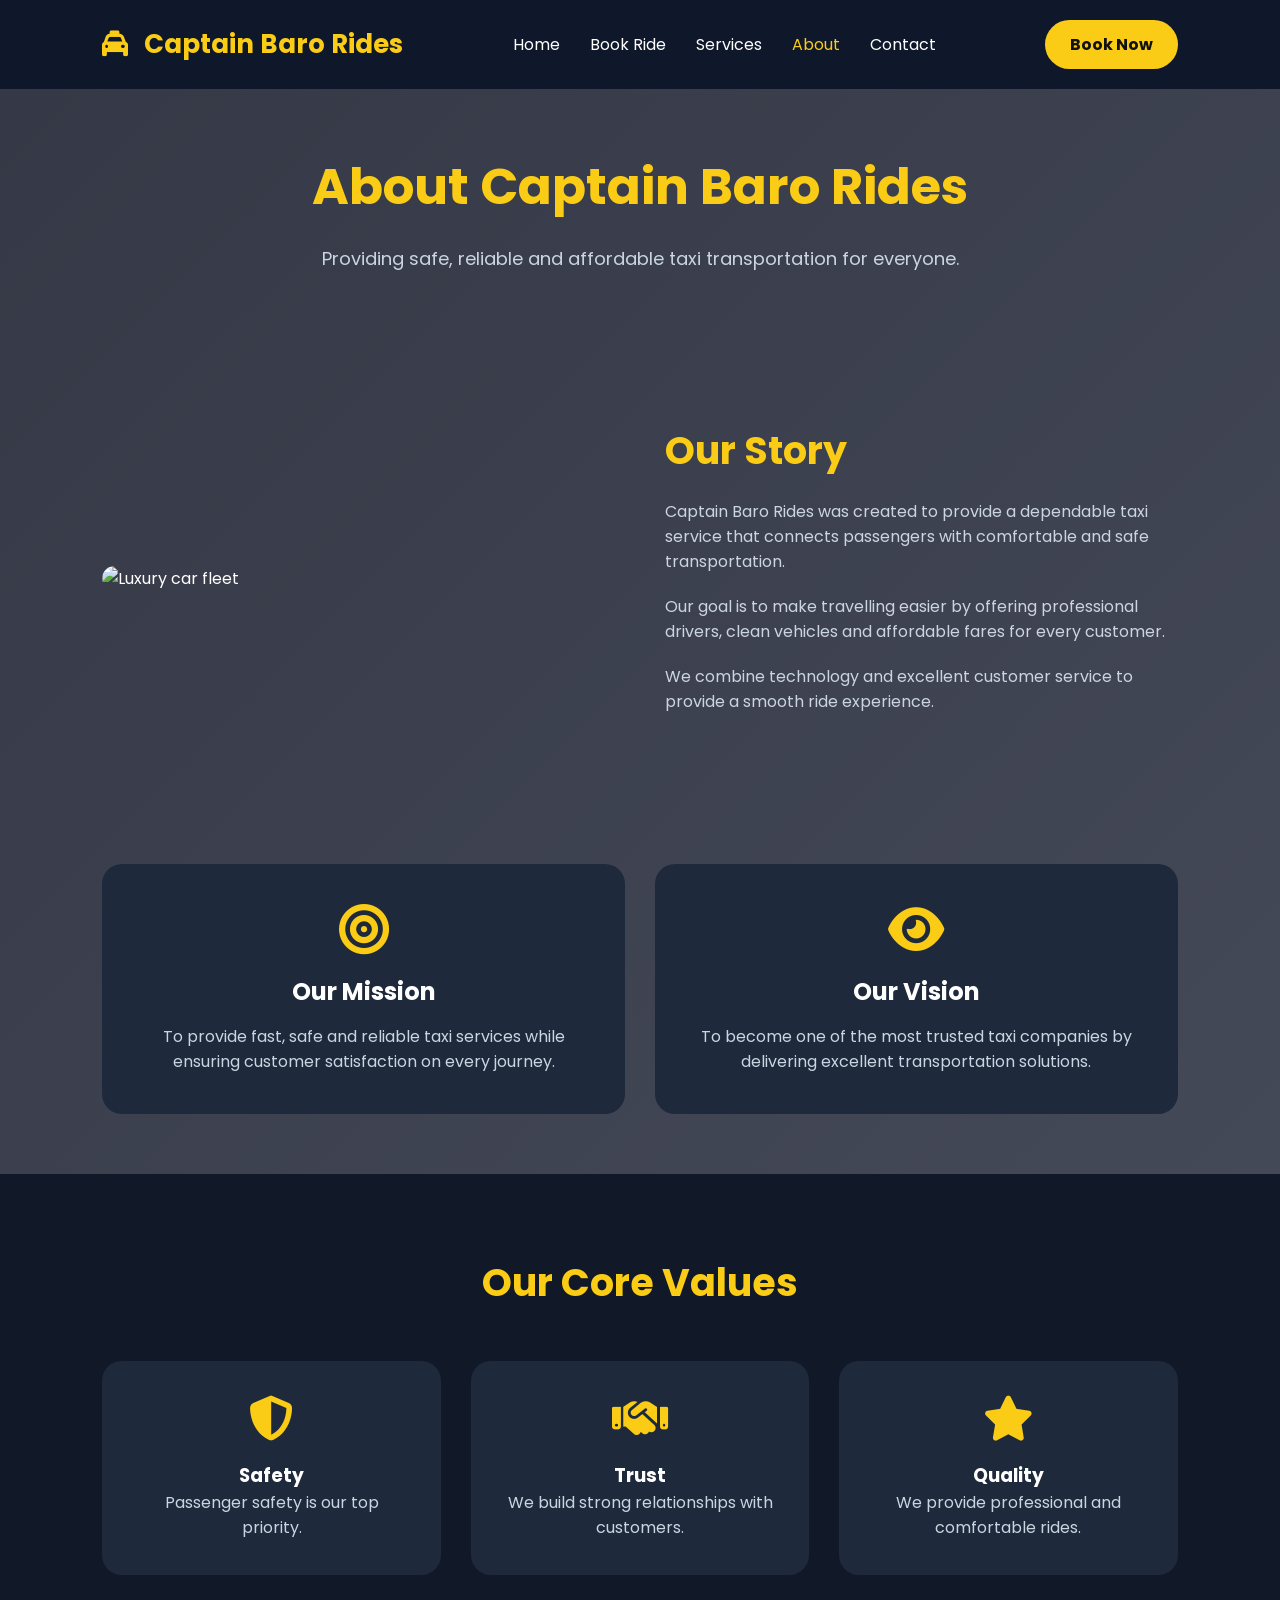
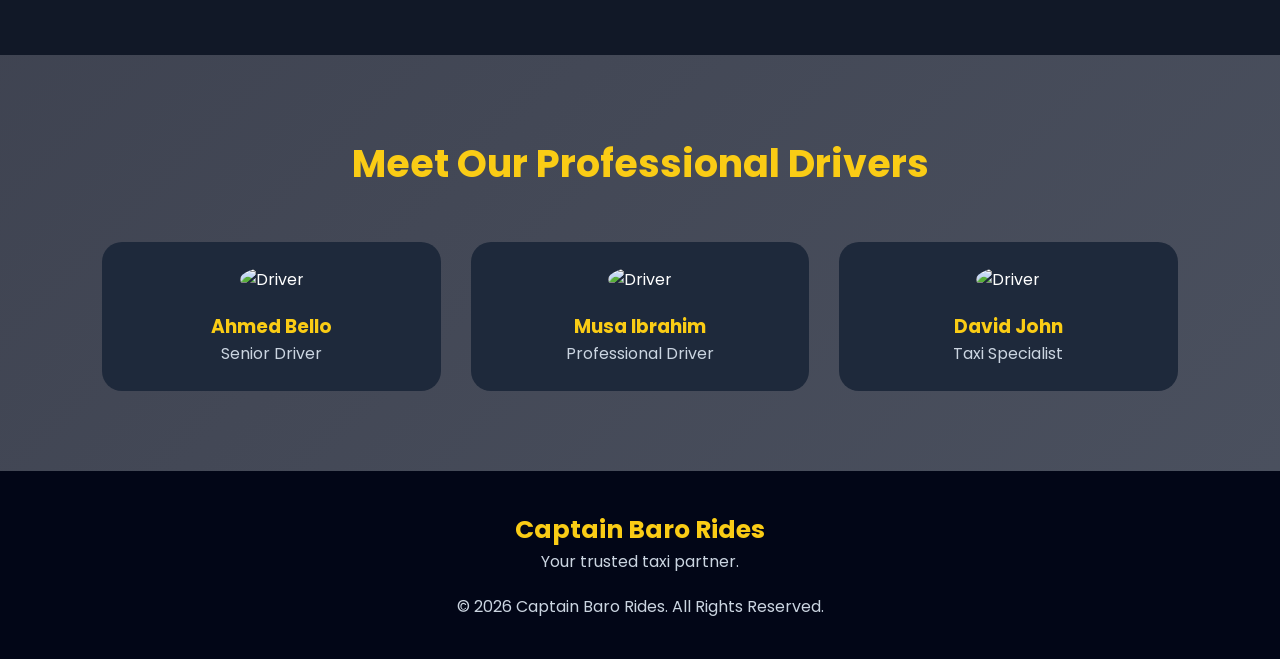
==== .vscode/about.html @ 28f281a4 "Booking System First Version" ====
<!DOCTYPE html>
<html lang="en">

<head>

<meta charset="UTF-8">
<meta name="viewport" content="width=device-width, initial-scale=1.0">

<title>Captain Baro Rides | About Us</title>


<!-- Google Font -->
<link href="https://fonts.googleapis.com/css2?family=Poppins:wght@300;400;500;600;700&display=swap" rel="stylesheet">


<!-- Font Awesome -->
<link rel="stylesheet" href="https://cdnjs.cloudflare.com/ajax/libs/font-awesome/6.5.2/css/all.min.css">


<!-- CSS -->
<link rel="stylesheet" href="about.css">
<header>

<nav class="navbar">

<div class="logo">
<i class="fa-solid fa-taxi"></i>
Captain Baro Rides
</div>


<ul class="nav-links">

<li>
<a href="../index.html">Home</a>
</li>

<li>
<a href="../book.html">Book Ride</a>
</li>

<li>
<a href="services.html">Services</a>
</li>

<li>
<a href="about.html">About</a>
</li>

<li>
<a href="contact.html">Contact</a>
</li>

</ul>


<a href="../book.html" class="btn-nav">
Book Now
</a>

</nav>

</header>


</head>


<body>



<!-- ================= NAVBAR ================= -->


<header>

<nav class="navbar">


<div class="logo">

<i class="fa-solid fa-taxi"></i>

Captain Baro Rides

</div>



<ul class="nav-links">

<li><a href="../index.html">Home</a></li>

<li><a href="../book.html">Book Ride</a></li>

<li><a href="services.html">Services</a></li>

<li><a href="about.html" class="active">About</a></li>

<li><a href="contact.html">Contact</a></li>

</ul>



<a href="../book.html" class="btn-nav">

Book Now

</a>



<div class="menu-btn">

<i class="fa-solid fa-bars"></i>

</div>



</nav>

</header>








<section class="about-hero">


<h1>

About Captain Baro Rides

</h1>


<p>

Providing safe, reliable and affordable taxi transportation for everyone.

</p>


</section>








<section class="story">


<div class="story-image">


<img src="https://images.unsplash.com/photo-1511919884226-fd3cad34687c?auto=format&fit=crop&w=900&q=80" alt="Luxury car fleet" loading="lazy">


</div>




<div class="story-text">


<h2>

Our Story

</h2>


<p>

Captain Baro Rides was created to provide a dependable taxi service that connects passengers with comfortable and safe transportation.

</p>


<p>

Our goal is to make travelling easier by offering professional drivers, clean vehicles and affordable fares for every customer.

</p>


<p>

We combine technology and excellent customer service to provide a smooth ride experience.

</p>


</div>


</section>





<!-- ================= MISSION VISION ================= -->


<section class="mission">


<div class="mission-card">


<i class="fa-solid fa-bullseye"></i>


<h2>

Our Mission

</h2>


<p>

To provide fast, safe and reliable taxi services while ensuring customer satisfaction on every journey.

</p>


</div>





<div class="mission-card">


<i class="fa-solid fa-eye"></i>


<h2>

Our Vision

</h2>


<p>

To become one of the most trusted taxi companies by delivering excellent transportation solutions.

</p>


</div>


</section>





<!-- ================= VALUES ================= -->


<section class="values">


<h2>

Our Core Values

</h2>



<div class="value-container">



<div class="value-card">

<i class="fa-solid fa-shield-halved"></i>

<h3>Safety</h3>

<p>
Passenger safety is our top priority.
</p>

</div>




<div class="value-card">

<i class="fa-solid fa-handshake"></i>

<h3>Trust</h3>

<p>
We build strong relationships with customers.
</p>

</div>




<div class="value-card">

<i class="fa-solid fa-star"></i>

<h3>Quality</h3>

<p>
We provide professional and comfortable rides.
</p>

</div>



</div>


</section>





<!-- ================= DRIVERS ================= -->


<section class="drivers">


<h2>

Meet Our Professional Drivers

</h2>



<div class="driver-container">



<div class="driver-card">

<img src="images/driver1.jpg" alt="Driver">

<h3>

Ahmed Bello

</h3>

<p>
Senior Driver
</p>

</div>




<div class="driver-card">

<img src="images/driver2.jpg" alt="Driver">

<h3>

Musa Ibrahim

</h3>

<p>
Professional Driver
</p>

</div>




<div class="driver-card">

<img src="images/driver3.jpg" alt="Driver">

<h3>

David John

</h3>

<p>
Taxi Specialist
</p>

</div>



</div>


</section>





<!-- ================= FOOTER ================= -->


<footer>


<h3>
Captain Baro Rides
</h3>


<p>
Your trusted taxi partner.
</p>


<p class="copyright">

© 2026 Captain Baro Rides. All Rights Reserved.

</p>


</footer>




<script src="js/main.js"></script>


</body>

</html>
---- .vscode/about.css ----
/* ===========================
   ABOUT PAGE CSS
=========================== */

*{
    margin:0;
    padding:0;
    box-sizing:border-box;
}


body{
    font-family:'Poppins',sans-serif;
    background:
        linear-gradient(135deg, rgba(2, 6, 23, 0.8), rgba(15, 23, 42, 0.75)),
        url('https://images.unsplash.com/photo-1503376780353-7e6692767b70?auto=format&fit=crop&w=1600&q=80') center/cover no-repeat;
    color:white;
}


a{
    text-decoration:none;
}


/* ===========================
   NAVBAR
=========================== */

header{

    position:fixed;
    top:0;
    width:100%;
    background:#0F172A;
    z-index:1000;

}


.navbar{

    display:flex;
    justify-content:space-between;
    align-items:center;
    padding:20px 8%;

}


.logo{

    color:#FACC15;
    font-size:26px;
    font-weight:700;

}


.logo i{

    margin-right:10px;

}


.nav-links{

    display:flex;
    gap:30px;
    list-style:none;

}


.nav-links a{

    color:white;
    transition:.3s;

}


.nav-links a:hover,
.nav-links .active{

    color:#FACC15;

}


.btn-nav{

    background:#FACC15;
    color:#111;
    padding:12px 25px;
    border-radius:30px;
    font-weight:bold;

}


.menu-btn{

    display:none;
    color:white;
    font-size:25px;

}


/* ===========================
   ABOUT HERO
=========================== */


.about-hero{

    padding:150px 8% 80px;
    text-align:center;

}


.about-hero h1{

    font-size:50px;
    color:#FACC15;
    margin-bottom:20px;

}


.about-hero p{

    color:#cbd5e1;
    font-size:18px;

}



/* ===========================
   STORY SECTION
=========================== */


.story{

    display:grid;
    grid-template-columns:1fr 1fr;
    gap:50px;
    align-items:center;
    padding:70px 8%;

}


.story-image img{

    width:100%;
    border-radius:20px;

}



.story-text h2{

    color:#FACC15;
    font-size:38px;
    margin-bottom:20px;

}



.story-text p{

    color:#cbd5e1;
    margin-bottom:20px;

}



/* ===========================
   MISSION VISION
=========================== */


.mission{

    display:grid;
    grid-template-columns:repeat(2,1fr);
    gap:30px;
    padding:60px 8%;

}



.mission-card{

    background:#1E293B;
    padding:40px;
    text-align:center;
    border-radius:20px;
    transition:.3s;

}



.mission-card:hover{

    transform:translateY(-8px);

}



.mission-card i{

    font-size:50px;
    color:#FACC15;
    margin-bottom:20px;

}



.mission-card h2{

    margin-bottom:15px;

}



.mission-card p{

    color:#cbd5e1;

}



/* ===========================
   VALUES
=========================== */


.values{

    background:#111827;
    text-align:center;
    padding:80px 8%;

}



.values h2{

    font-size:38px;
    color:#FACC15;
    margin-bottom:50px;

}



.value-container{

    display:grid;
    grid-template-columns:repeat(auto-fit,minmax(250px,1fr));
    gap:30px;

}



.value-card{

    background:#1E293B;
    padding:35px;
    border-radius:20px;

}



.value-card i{

    font-size:45px;
    color:#FACC15;
    margin-bottom:20px;

}



.value-card p{

    color:#cbd5e1;

}



/* ===========================
   DRIVERS
=========================== */


.drivers{

    padding:80px 8%;
    text-align:center;

}



.drivers h2{

    font-size:38px;
    color:#FACC15;
    margin-bottom:50px;

}



.driver-container{

    display:grid;
    grid-template-columns:repeat(auto-fit,minmax(250px,1fr));
    gap:30px;

}



.driver-card{

    background:#1E293B;
    padding:25px;
    border-radius:20px;
    transition:.3s;

}



.driver-card:hover{

    transform:translateY(-10px);

}



.driver-card img{

    width:150px;
    height:150px;
    object-fit:cover;
    border-radius:50%;
    margin:auto;
    margin-bottom:20px;

}



.driver-card h3{

    color:#FACC15;

}



.driver-card p{

    color:#cbd5e1;

}



/* ===========================
   FOOTER
=========================== */


footer{

    background:#020617;
    text-align:center;
    padding:40px;

}



footer h3{

    color:#FACC15;
    font-size:25px;

}



footer p{

    color:#cbd5e1;

}



.copyright{

    margin-top:20px;

}



/* ===========================
   RESPONSIVE
=========================== */


@media(max-width:900px){


.nav-links{

    display:none;

}


.menu-btn{

    display:block;

}


.btn-nav{

    display:none;

}



.story{

    grid-template-columns:1fr;

}



.mission{

    grid-template-columns:1fr;

}


.about-hero h1{

    font-size:38px;

}


}



@media(max-width:600px){


.about-hero{

    padding:120px 5% 60px;

}



.about-hero h1{

    font-size:32px;

}



.story,
.mission,
.values,
.drivers{

    padding-left:5%;
    padding-right:5%;

}


}
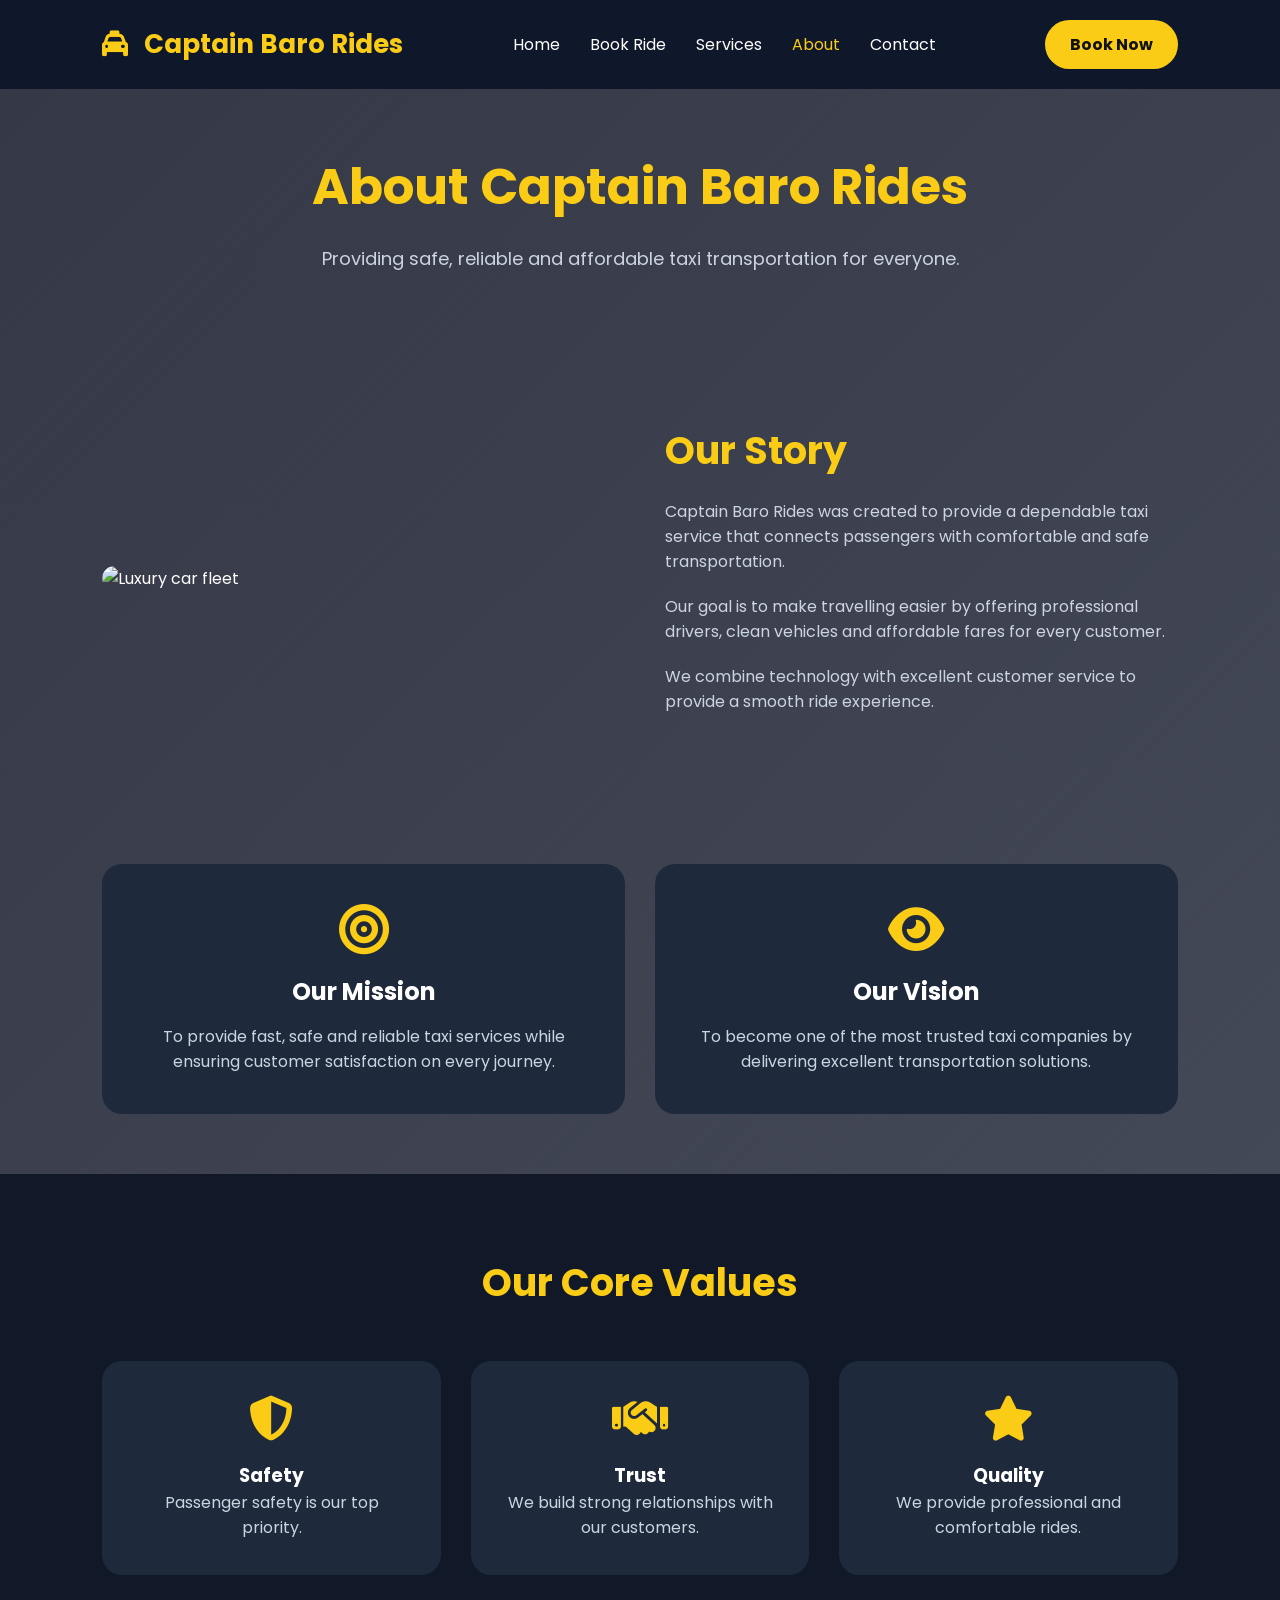
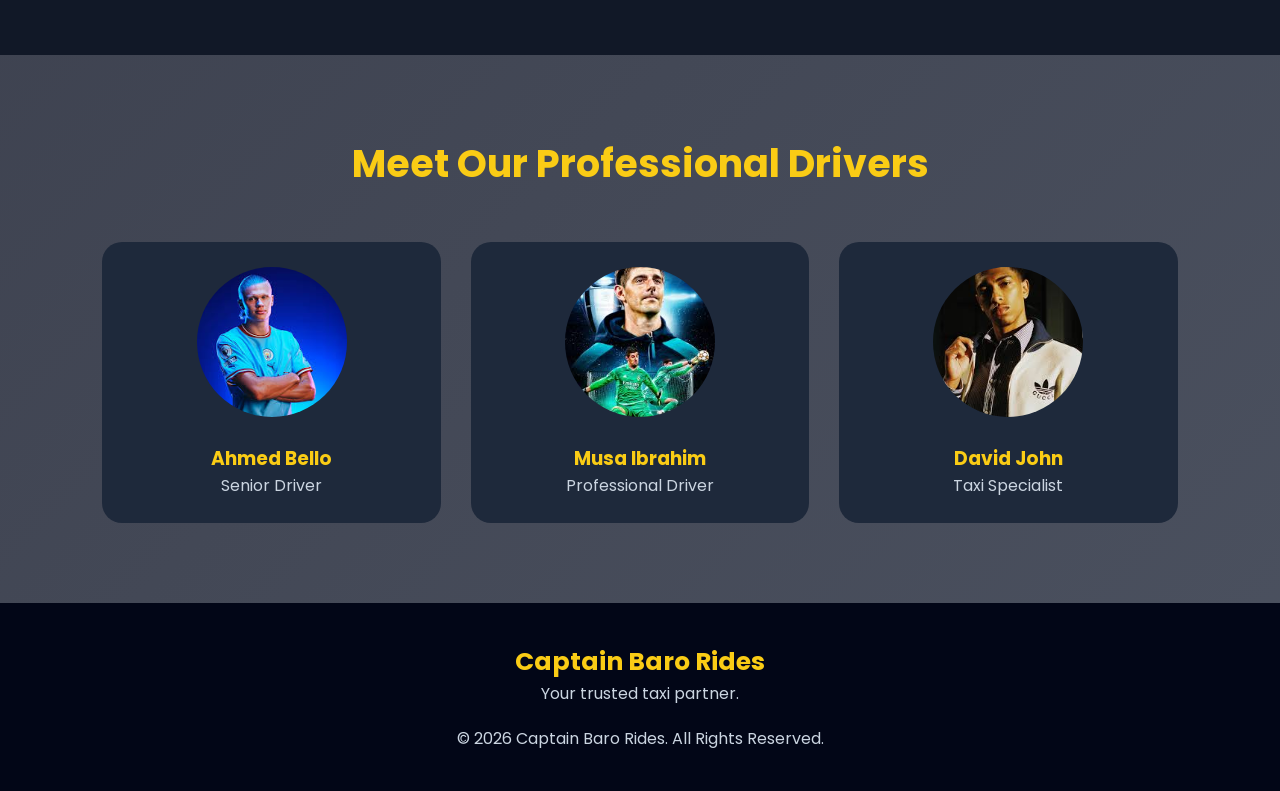
==== commit e03b49ff: "new one" ====
--- a/.vscode/about.html
+++ b/.vscode/about.html
@@ -2,460 +2,183 @@
 <html lang="en">
 
 <head>
+    <meta charset="UTF-8">
+    <meta name="viewport" content="width=device-width, initial-scale=1.0">
+    <title>Captain Baro Rides | About Us</title>
 
-<meta charset="UTF-8">
-<meta name="viewport" content="width=device-width, initial-scale=1.0">
+    <!-- Google Font -->
+    <link href="https://fonts.googleapis.com/css2?family=Poppins:wght@300;400;500;600;700&display=swap" rel="stylesheet">
 
-<title>Captain Baro Rides | About Us</title>
+    <!-- Font Awesome -->
+    <link rel="stylesheet" href="https://cdnjs.cloudflare.com/ajax/libs/font-awesome/6.5.2/css/all.min.css">
 
-
-<!-- Google Font -->
-<link href="https://fonts.googleapis.com/css2?family=Poppins:wght@300;400;500;600;700&display=swap" rel="stylesheet">
-
-
-<!-- Font Awesome -->
-<link rel="stylesheet" href="https://cdnjs.cloudflare.com/ajax/libs/font-awesome/6.5.2/css/all.min.css">
-
-
-<!-- CSS -->
-<link rel="stylesheet" href="about.css">
-<header>
-
-<nav class="navbar">
-
-<div class="logo">
-<i class="fa-solid fa-taxi"></i>
-Captain Baro Rides
-</div>
-
-
-<ul class="nav-links">
-
-<li>
-<a href="../index.html">Home</a>
-</li>
-
-<li>
-<a href="../book.html">Book Ride</a>
-</li>
-
-<li>
-<a href="services.html">Services</a>
-</li>
-
-<li>
-<a href="about.html">About</a>
-</li>
-
-<li>
-<a href="contact.html">Contact</a>
-</li>
-
-</ul>
-
-
-<a href="../book.html" class="btn-nav">
-Book Now
-</a>
-
-</nav>
-
-</header>
-
-
+    <!-- CSS -->
+    <link rel="stylesheet" href="about.css">
 </head>
-
 
 <body>
 
+    <!-- ================= NAVBAR ================= -->
 
+    <header>
+        <nav class="navbar">
 
-<!-- ================= NAVBAR ================= -->
+            <div class="logo">
+                <i class="fa-solid fa-taxi"></i>
+                Captain Baro Rides
+            </div>
 
+            <ul class="nav-links">
+                <li><a href="../index.html">Home</a></li>
+                <li><a href="../book.html">Book Ride</a></li>
+                <li><a href="services.html">Services</a></li>
+                <li><a href="about.html" class="active">About</a></li>
+                <li><a href="contact.html">Contact</a></li>
+            </ul>
 
-<header>
+            <a href="../book.html" class="btn-nav">Book Now</a>
 
-<nav class="navbar">
+            <div class="menu-btn">
+                <i class="fa-solid fa-bars"></i>
+            </div>
 
+        </nav>
+    </header>
 
-<div class="logo">
+    <!-- ================= HERO ================= -->
 
-<i class="fa-solid fa-taxi"></i>
+    <section class="about-hero">
+        <h1>About Captain Baro Rides</h1>
+        <p>Providing safe, reliable and affordable taxi transportation for everyone.</p>
+    </section>
 
-Captain Baro Rides
+    <!-- ================= STORY ================= -->
 
-</div>
+    <section class="story">
 
+        <div class="story-image">
+            <img src="https://images.unsplash.com/photo-1511919884226-fd3cad34687c?auto=format&fit=crop&w=900&q=80"
+                alt="Luxury car fleet">
+        </div>
 
+        <div class="story-text">
+            <h2>Our Story</h2>
 
-<ul class="nav-links">
+            <p>
+                Captain Baro Rides was created to provide a dependable taxi service that connects passengers with
+                comfortable and safe transportation.
+            </p>
 
-<li><a href="../index.html">Home</a></li>
+            <p>
+                Our goal is to make travelling easier by offering professional drivers, clean vehicles and affordable
+                fares for every customer.
+            </p>
 
-<li><a href="../book.html">Book Ride</a></li>
+            <p>
+                We combine technology with excellent customer service to provide a smooth ride experience.
+            </p>
 
-<li><a href="services.html">Services</a></li>
+        </div>
 
-<li><a href="about.html" class="active">About</a></li>
+    </section>
 
-<li><a href="contact.html">Contact</a></li>
+    <!-- ================= MISSION & VISION ================= -->
 
-</ul>
+    <section class="mission">
 
+        <div class="mission-card">
+            <i class="fa-solid fa-bullseye"></i>
+            <h2>Our Mission</h2>
+            <p>
+                To provide fast, safe and reliable taxi services while ensuring customer satisfaction on every journey.
+            </p>
+        </div>
 
+        <div class="mission-card">
+            <i class="fa-solid fa-eye"></i>
+            <h2>Our Vision</h2>
+            <p>
+                To become one of the most trusted taxi companies by delivering excellent transportation solutions.
+            </p>
+        </div>
 
-<a href="../book.html" class="btn-nav">
+    </section>
 
-Book Now
+    <!-- ================= VALUES ================= -->
 
-</a>
+    <section class="values">
 
+        <h2>Our Core Values</h2>
 
+        <div class="value-container">
 
-<div class="menu-btn">
+            <div class="value-card">
+                <i class="fa-solid fa-shield-halved"></i>
+                <h3>Safety</h3>
+                <p>Passenger safety is our top priority.</p>
+            </div>
 
-<i class="fa-solid fa-bars"></i>
+            <div class="value-card">
+                <i class="fa-solid fa-handshake"></i>
+                <h3>Trust</h3>
+                <p>We build strong relationships with our customers.</p>
+            </div>
 
-</div>
+            <div class="value-card">
+                <i class="fa-solid fa-star"></i>
+                <h3>Quality</h3>
+                <p>We provide professional and comfortable rides.</p>
+            </div>
 
+        </div>
 
+    </section>
 
-</nav>
+    <!-- ================= DRIVERS ================= -->
 
-</header>
+    <section class="drivers">
 
+        <h2>Meet Our Professional Drivers</h2>
 
+        <div class="driver-container">
 
+            <div class="driver-card">
+                <img src="driver1.jpg" alt="Ahmed Bello">
+                <h3>Ahmed Bello</h3>
+                <p>Senior Driver</p>
+            </div>
 
+            <div class="driver-card">
+                <img src="driver2.jpg" alt="Musa Ibrahim">
+                <h3>Musa Ibrahim</h3>
+                <p>Professional Driver</p>
+            </div>
 
+            <div class="driver-card">
+                <img src="driver3.jpg" alt="David John">
+                <h3>David John</h3>
+                <p>Taxi Specialist</p>
+            </div>
 
+        </div>
 
+    </section>
 
-<section class="about-hero">
+    <!-- ================= FOOTER ================= -->
 
+    <footer>
 
-<h1>
+        <h3>Captain Baro Rides</h3>
 
-About Captain Baro Rides
+        <p>Your trusted taxi partner.</p>
 
-</h1>
+        <p class="copyright">
+            &copy; 2026 Captain Baro Rides. All Rights Reserved.
+        </p>
 
+    </footer>
 
-<p>
-
-Providing safe, reliable and affordable taxi transportation for everyone.
-
-</p>
-
-
-</section>
-
-
-
-
-
-
-
-
-<section class="story">
-
-
-<div class="story-image">
-
-
-<img src="https://images.unsplash.com/photo-1511919884226-fd3cad34687c?auto=format&fit=crop&w=900&q=80" alt="Luxury car fleet" loading="lazy">
-
-
-</div>
-
-
-
-
-<div class="story-text">
-
-
-<h2>
-
-Our Story
-
-</h2>
-
-
-<p>
-
-Captain Baro Rides was created to provide a dependable taxi service that connects passengers with comfortable and safe transportation.
-
-</p>
-
-
-<p>
-
-Our goal is to make travelling easier by offering professional drivers, clean vehicles and affordable fares for every customer.
-
-</p>
-
-
-<p>
-
-We combine technology and excellent customer service to provide a smooth ride experience.
-
-</p>
-
-
-</div>
-
-
-</section>
-
-
-
-
-
-<!-- ================= MISSION VISION ================= -->
-
-
-<section class="mission">
-
-
-<div class="mission-card">
-
-
-<i class="fa-solid fa-bullseye"></i>
-
-
-<h2>
-
-Our Mission
-
-</h2>
-
-
-<p>
-
-To provide fast, safe and reliable taxi services while ensuring customer satisfaction on every journey.
-
-</p>
-
-
-</div>
-
-
-
-
-
-<div class="mission-card">
-
-
-<i class="fa-solid fa-eye"></i>
-
-
-<h2>
-
-Our Vision
-
-</h2>
-
-
-<p>
-
-To become one of the most trusted taxi companies by delivering excellent transportation solutions.
-
-</p>
-
-
-</div>
-
-
-</section>
-
-
-
-
-
-<!-- ================= VALUES ================= -->
-
-
-<section class="values">
-
-
-<h2>
-
-Our Core Values
-
-</h2>
-
-
-
-<div class="value-container">
-
-
-
-<div class="value-card">
-
-<i class="fa-solid fa-shield-halved"></i>
-
-<h3>Safety</h3>
-
-<p>
-Passenger safety is our top priority.
-</p>
-
-</div>
-
-
-
-
-<div class="value-card">
-
-<i class="fa-solid fa-handshake"></i>
-
-<h3>Trust</h3>
-
-<p>
-We build strong relationships with customers.
-</p>
-
-</div>
-
-
-
-
-<div class="value-card">
-
-<i class="fa-solid fa-star"></i>
-
-<h3>Quality</h3>
-
-<p>
-We provide professional and comfortable rides.
-</p>
-
-</div>
-
-
-
-</div>
-
-
-</section>
-
-
-
-
-
-<!-- ================= DRIVERS ================= -->
-
-
-<section class="drivers">
-
-
-<h2>
-
-Meet Our Professional Drivers
-
-</h2>
-
-
-
-<div class="driver-container">
-
-
-
-<div class="driver-card">
-
-<img src="images/driver1.jpg" alt="Driver">
-
-<h3>
-
-Ahmed Bello
-
-</h3>
-
-<p>
-Senior Driver
-</p>
-
-</div>
-
-
-
-
-<div class="driver-card">
-
-<img src="images/driver2.jpg" alt="Driver">
-
-<h3>
-
-Musa Ibrahim
-
-</h3>
-
-<p>
-Professional Driver
-</p>
-
-</div>
-
-
-
-
-<div class="driver-card">
-
-<img src="images/driver3.jpg" alt="Driver">
-
-<h3>
-
-David John
-
-</h3>
-
-<p>
-Taxi Specialist
-</p>
-
-</div>
-
-
-
-</div>
-
-
-</section>
-
-
-
-
-
-<!-- ================= FOOTER ================= -->
-
-
-<footer>
-
-
-<h3>
-Captain Baro Rides
-</h3>
-
-
-<p>
-Your trusted taxi partner.
-</p>
-
-
-<p class="copyright">
-
-© 2026 Captain Baro Rides. All Rights Reserved.
-
-</p>
-
-
-</footer>
-
-
-
-
-<script src="js/main.js"></script>
-
+    <script src="main.js"></script>
 
 </body>
 
